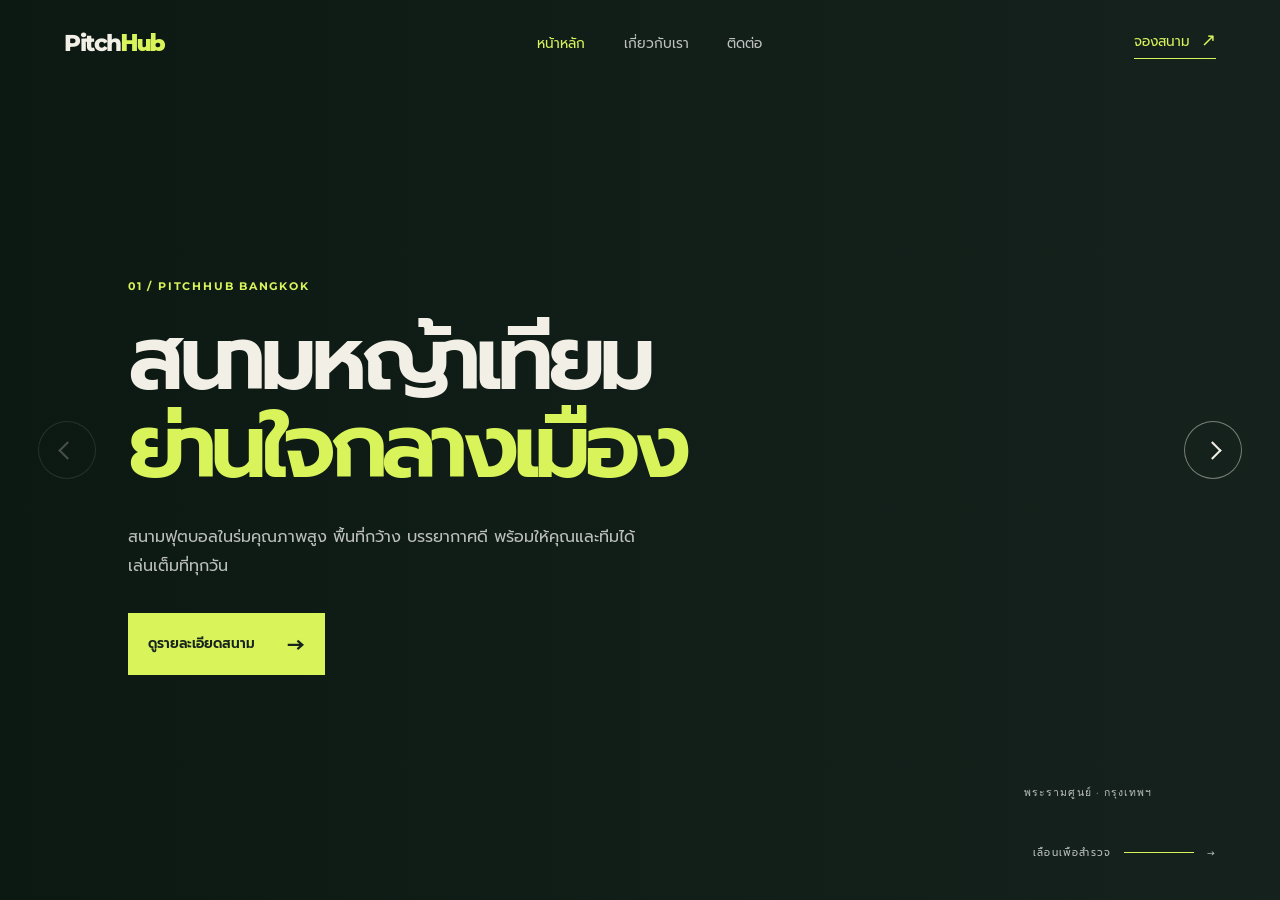
==== PitchHub/index.html @ ce22cf55 "update ui 1" ====
<!DOCTYPE html>
<html lang="th">
<head>
    <meta charset="UTF-8">
    <meta name="viewport" content="width=device-width, initial-scale=1.0">
    <title>PitchHub</title>
    <link rel="stylesheet" href="style1.css">
    
    <link rel="preconnect" href="https://fonts.googleapis.com">
    <link rel="preconnect" href="https://fonts.gstatic.com" crossorigin>
    <link href="https://fonts.googleapis.com/css2?family=Montserrat:wght@500;600;700;800&family=Prompt:wght@400;500;600;700&display=swap" rel="stylesheet">

</head>
<body>
    <header class="site-header">
        <a class="brand" href="index.html" aria-label="PitchHub home">Pitch<span>Hub</span></a>
        <nav>
            <ul>
                <li><a class="active" href="index.html">หน้าหลัก</a></li>
                <li><a href="about.html">เกี่ยวกับเรา</a></li>
                <li><a href="contact.html">ติดต่อ</a></li>
            </ul>
        </nav>
        <a class="book-link" href="contact.html">จองสนาม <span aria-hidden="true">↗</span></a>
    </header>
    <main>
        <section class="hero" aria-label="PitchHub facilities">
            <div class="hero-track">
                <article class="hero-panel panel-one">
                    <div class="panel-content">
                        <p class="eyebrow">01 / PITCHHUB BANGKOK</p>
                        <h1>สนามหญ้าเทียม<br><em>ย่านใจกลางเมือง</em></h1>
                        <p class="description">สนามฟุตบอลในร่มคุณภาพสูง พื้นที่กว้าง บรรยากาศดี พร้อมให้คุณและทีมได้เล่นเต็มที่ทุกวัน</p>
                        <a class="cta" href="contact.html">ดูรายละเอียดสนาม <span aria-hidden="true">→</span></a>
                    </div>
                    <span class="location">พระรามศูนย์ · กรุงเทพฯ</span>
                </article>
                <article class="hero-panel panel-two">
                    <div class="panel-content">
                        <p class="eyebrow">02 / PLAY YOUR WAY</p>
                        <h2>เกมของคุณ<br><em>เริ่มที่นี่</em></h2>
                        <p class="description">จองง่าย เดินทางสะดวก พื้นสนามพร้อมสำหรับทุกแมตช์ ตั้งแต่เกมกระชับมิตรจนถึงทัวร์นาเมนต์</p>
                    </div>
                </article>
                <article class="hero-panel panel-three">
                    <div class="panel-content">
                        <p class="eyebrow">03 / MORE THAN A PITCH</p>
                        <h2>พื้นที่ของ<br><em>คนรักฟุตบอล</em></h2>
                        <p class="description">ใช้เวลาหลังเกมไปกับสิ่งอำนวยความสะดวกที่เราเตรียมไว้ให้ครบ</p>
                    </div>
                </article>
            </div>
            <button class="slider-arrow slider-arrow--prev" type="button" aria-label="ดูภาพก่อนหน้า">
                <span aria-hidden="true"></span>
            </button>
            <button class="slider-arrow slider-arrow--next" type="button" aria-label="ดูภาพถัดไป">
                <span aria-hidden="true"></span>
            </button>
            <div class="scroll-hint"><span>เลื่อนเพื่อสำรวจ</span><span class="line"></span><span>→</span></div>
        </section>
    </main>
    <script src="mainmenu-scroll.js"></script>
</body>
</html>
---- PitchHub/style1.css ----
* {
    font-family: "Prompt", sans-serif;
    font-style: normal;
    box-sizing: border-box;
}

:root {
    --ink: #17231e;
    --cream: #f2efe6;
    --lime: #d9f45b;
    --muted: rgba(255, 255, 255, 0.72);
}


html, body {
    margin: 0;
    min-height: 100%;
}

body {
    background: var(--ink);
    color: var(--cream);
    font-family: "Prompt", sans-serif;
    overflow: hidden;
}

.site-header {
    align-items: center;
    display: flex;
    height: 86px;
    justify-content: space-between;
    padding: 0 5vw;
    position: fixed;
    width: 100%;
    z-index: 5;
}

.brand {
    color: var(--cream);
    font-family: "Montserrat", sans-serif;
    font-size: 1.45rem;
    font-weight: 800;
    letter-spacing: -0.06em;
    text-decoration: none;
}

.brand span {
    color: var(--lime);
}

nav ul {
    display: flex;
    gap: clamp(1rem, 3vw, 3.5rem);
    list-style: none;
    margin: 0;
    padding: 0;
}

nav a, .book-link {
    color: var(--muted);
    font-size: 0.85rem;
    text-decoration: none;
    transition: color 180ms ease;
}

nav a:hover, nav a.active, .book-link {
    color: var(--lime);
}

.book-link {
    border-bottom: 1px solid var(--lime);
    padding-bottom: 5px;
}

.book-link span {
    font-size: 1.1rem;
    margin-left: 0.35rem;
}

.hero {
    height: 100vh;
    overflow: hidden;
    position: relative;
}

.hero-track {
    display: flex;
    height: 100%;
    overflow-x: auto;
    scroll-behavior: smooth;
    scroll-snap-type: x mandatory;
    scrollbar-color: var(--lime) rgba(255, 255, 255, 0.18);
    scrollbar-width: thin;
}

.hero-panel {
    background-position: center;
    background-size: cover;
    display: flex;
    flex: 0 0 100%;
    min-height: 100%;
    overflow: hidden;
    padding: 16vh 10vw 10vh;
    position: relative;
    scroll-snap-align: start;
    opacity: 0.55;
    transform: scale(0.985);
    transition: opacity 700ms ease, transform 900ms ease;
}

.hero-panel.is-active {
    opacity: 1;
    transform: scale(1);
}

.hero-panel::before {
    background: linear-gradient(90deg, rgba(11, 23, 17, 0.92) 0%, rgba(11, 23, 17, 0.52) 45%, rgba(11, 23, 17, 0.12) 100%);
    content: "";
    inset: 0;
    position: absolute;
}

.panel-one { background-image: url("https://images.unsplash.com/photo-1553778263-73a83bab9b0c?auto=format&fit=crop&w=2200&q=85"); }
.panel-two { background-image: url("https://images.unsplash.com/photo-1579952363873-27f3bade9f55?auto=format&fit=crop&w=2200&q=85"); }
.panel-three { background-image: url("https://images.unsplash.com/photo-1526232761682-d26e03ac148e?auto=format&fit=crop&w=2200&q=85"); }

.panel-content {
    align-self: center;
    max-width: 680px;
    position: relative;
    z-index: 1;
}

.eyebrow {
    color: var(--lime);
    font-family: "Montserrat", sans-serif;
    font-size: 0.7rem;
    font-weight: 700;
    letter-spacing: 0.16em;
    margin: 0 0 1.4rem;
}

h1, h2 {
    font-size: clamp(3rem, 7vw, 7.5rem);
    font-weight: 600;
    letter-spacing: -0.07em;
    line-height: 0.98;
    margin: 0;
}

h1 em, h2 em {
    color: var(--lime);
    font-style: normal;
}

h2 {
    font-size: clamp(3.5rem, 8vw, 8.5rem);
}

.description {
    color: var(--muted);
    font-size: 1rem;
    line-height: 1.8;
    margin: 2rem 0;
    max-width: 510px;
}

.cta {
    align-items: center;
    background: var(--lime);
    color: var(--ink);
    display: inline-flex;
    font-size: 0.85rem;
    font-weight: 600;
    gap: 2rem;
    padding: 0.9rem 1.25rem;
    text-decoration: none;
}

.cta span {
    font-size: 1.4rem;
}

.location {
    bottom: 11vh;
    color: var(--muted);
    font-family: "Montserrat", sans-serif;
    font-size: 0.65rem;
    letter-spacing: 0.1em;
    position: absolute;
    right: 10vw;
    text-transform: uppercase;
    z-index: 1;
}

.scroll-hint {
    align-items: center;
    bottom: 4.5vh;
    color: var(--muted);
    display: flex;
    font-family: "Montserrat", sans-serif;
    font-size: 0.62rem;
    gap: 0.8rem;
    letter-spacing: 0.12em;
    position: absolute;
    right: 5vw;
    text-transform: uppercase;
    z-index: 2;
}

.line {
    background: var(--lime);
    display: block;
    height: 1px;
    width: 70px;
}

.slider-arrow {
    align-items: center;
    background: rgba(23, 35, 30, 0.35);
    border: 1px solid rgba(242, 239, 230, 0.45);
    border-radius: 50%;
    cursor: pointer;
    display: flex;
    height: 58px;
    justify-content: center;
    padding: 0;
    position: absolute;
    top: 50%;
    transform: translateY(-50%);
    transition: background 200ms ease, border-color 200ms ease, opacity 200ms ease;
    width: 58px;
    z-index: 3;
}

.slider-arrow:hover:not(:disabled) {
    background: var(--lime);
    border-color: var(--lime);
}

.slider-arrow:focus-visible {
    outline: 2px solid var(--lime);
    outline-offset: 4px;
}

.slider-arrow:disabled {
    cursor: default;
    opacity: 0.25;
}

.slider-arrow span {
    border-bottom: 2px solid var(--cream);
    border-right: 2px solid var(--cream);
    display: block;
    height: 13px;
    transition: border-color 200ms ease;
    width: 13px;
}

.slider-arrow:hover:not(:disabled) span {
    border-color: var(--ink);
}

.slider-arrow--prev {
    left: 3vw;
}

.slider-arrow--prev span {
    transform: rotate(135deg);
}

.slider-arrow--next {
    right: 3vw;
}

.slider-arrow--next span {
    transform: rotate(-45deg);
}

@media (prefers-reduced-motion: reduce) {
    .hero-track {
        scroll-behavior: auto;
    }

    .hero-panel {
        transition: none;
    }
}

@media (max-width: 650px) {
    .site-header {
        height: 72px;
        padding: 0 7vw;
    }

    nav ul {
        gap: 0.85rem;
    }

    nav a, .book-link {
        font-size: 0.7rem;
    }

    .book-link {
        display: none;
    }

    .hero-panel {
        padding: 15vh 8vw 12vh;
    }

    .hero-panel::before {
        background: linear-gradient(90deg, rgba(11, 23, 17, 0.9), rgba(11, 23, 17, 0.35));
    }

    .description {
        font-size: 0.9rem;
        max-width: 90vw;
    }

    .location {
        bottom: 12vh;
        left: 8vw;
        right: auto;
    }

    .scroll-hint {
        bottom: 3vh;
        right: 8vw;
    }

    .slider-arrow {
        height: 44px;
        width: 44px;
    }

    .slider-arrow span {
        height: 10px;
        width: 10px;
    }

    .slider-arrow--prev {
        left: 4vw;
    }

    .slider-arrow--next {
        right: 4vw;
    }
}
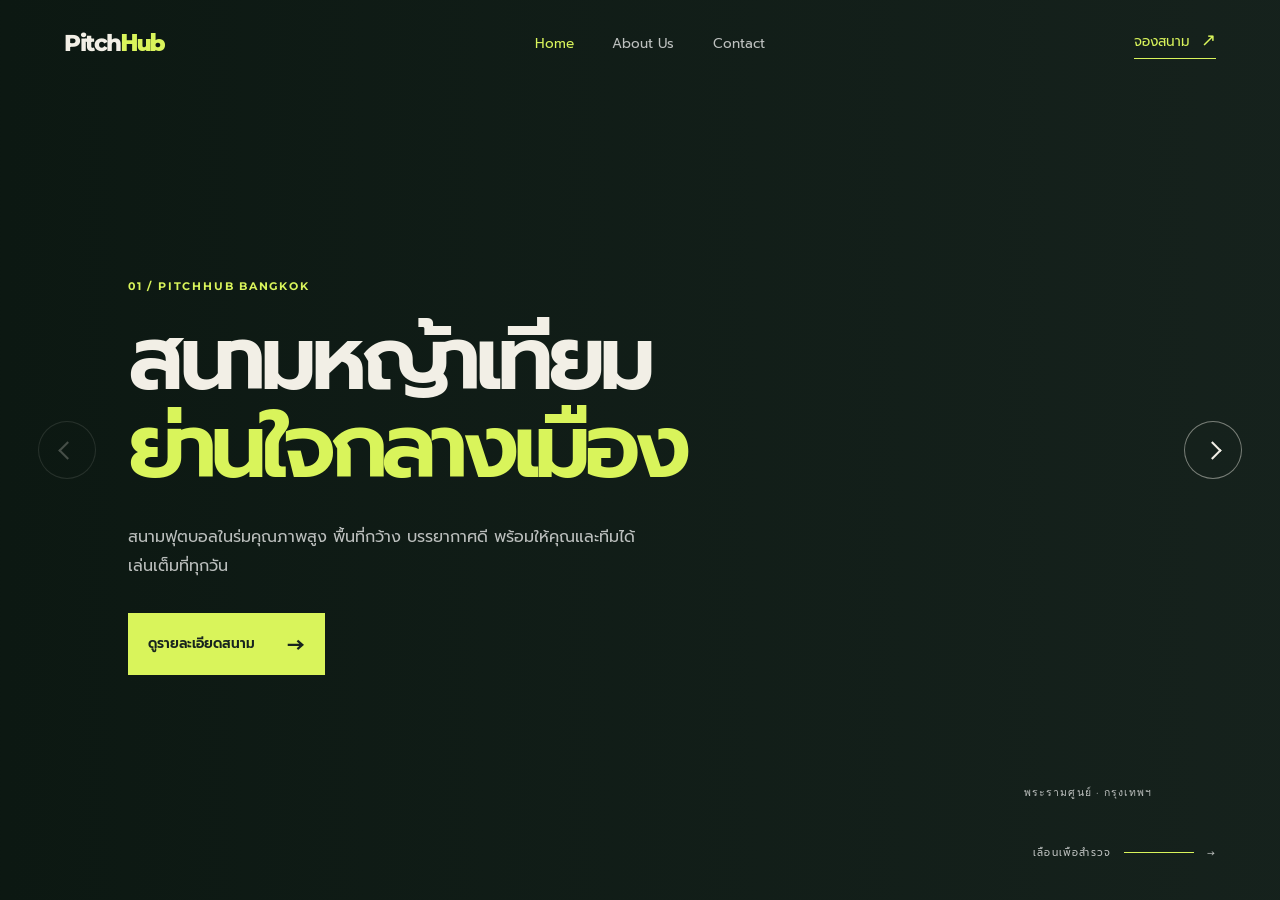
==== commit 6c38c91d: "nav bar update" ====
--- a/PitchHub/index.html
+++ b/PitchHub/index.html
@@ -16,9 +16,9 @@
         <a class="brand" href="index.html" aria-label="PitchHub home">Pitch<span>Hub</span></a>
         <nav>
             <ul>
-                <li><a class="active" href="index.html">หน้าหลัก</a></li>
-                <li><a href="about.html">เกี่ยวกับเรา</a></li>
-                <li><a href="contact.html">ติดต่อ</a></li>
+                <li><a class="active" href="index.html">Home</a></li>
+                <li><a href="about.html">About Us</a></li>
+                <li><a href="contact.html">Contact</a></li>
             </ul>
         </nav>
         <a class="book-link" href="contact.html">จองสนาม <span aria-hidden="true">↗</span></a>
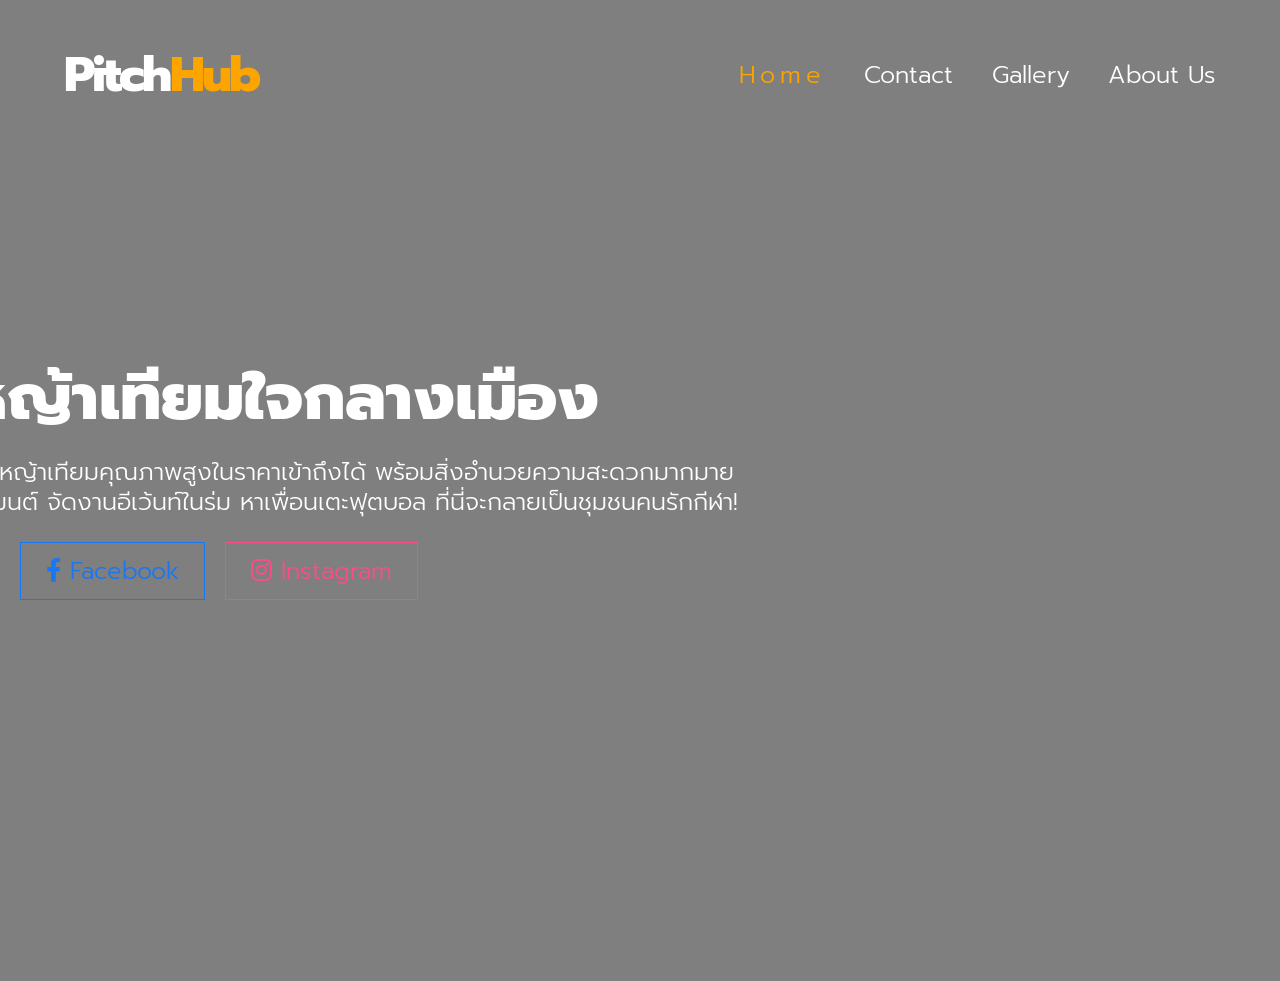
==== commit dc5ad633: "update main ui and remove js scroll" ====
--- a/PitchHub/index.html
+++ b/PitchHub/index.html
@@ -8,8 +8,9 @@
     
     <link rel="preconnect" href="https://fonts.googleapis.com">
     <link rel="preconnect" href="https://fonts.gstatic.com" crossorigin>
-    <link href="https://fonts.googleapis.com/css2?family=Montserrat:wght@500;600;700;800&family=Prompt:wght@400;500;600;700&display=swap" rel="stylesheet">
+    <link href="https://fonts.googleapis.com/css2?family=Montserrat:wght@100..900&family=Noto+Sans+Thai:wght@100..900&family=Prompt:ital,wght@0,100;0,200;0,300;0,400;0,500;0,600;0,700;0,800;0,900;1,100;1,200;1,300;1,400;1,500;1,600;1,700;1,80₀;1,9₀&display=swap" rel="stylesheet">
 
+    <link rel="stylesheet" href="https://cdnjs.cloudflare.com/ajax/libs/font-awesome/6.0.0/css/all.min.css">
 </head>
 <body>
     <header class="site-header">
@@ -17,47 +18,24 @@
         <nav>
             <ul>
                 <li><a class="active" href="index.html">Home</a></li>
+                <li><a href="contact.html">Contact</a></li>
+                <li><a href="gallery.html">Gallery</a></li>
                 <li><a href="about.html">About Us</a></li>
-                <li><a href="contact.html">Contact</a></li>
             </ul>
         </nav>
-        <a class="book-link" href="contact.html">จองสนาม <span aria-hidden="true">↗</span></a>
     </header>
     <main>
-        <section class="hero" aria-label="PitchHub facilities">
-            <div class="hero-track">
-                <article class="hero-panel panel-one">
-                    <div class="panel-content">
-                        <p class="eyebrow">01 / PITCHHUB BANGKOK</p>
-                        <h1>สนามหญ้าเทียม<br><em>ย่านใจกลางเมือง</em></h1>
-                        <p class="description">สนามฟุตบอลในร่มคุณภาพสูง พื้นที่กว้าง บรรยากาศดี พร้อมให้คุณและทีมได้เล่นเต็มที่ทุกวัน</p>
-                        <a class="cta" href="contact.html">ดูรายละเอียดสนาม <span aria-hidden="true">→</span></a>
-                    </div>
-                    <span class="location">พระรามศูนย์ · กรุงเทพฯ</span>
-                </article>
-                <article class="hero-panel panel-two">
-                    <div class="panel-content">
-                        <p class="eyebrow">02 / PLAY YOUR WAY</p>
-                        <h2>เกมของคุณ<br><em>เริ่มที่นี่</em></h2>
-                        <p class="description">จองง่าย เดินทางสะดวก พื้นสนามพร้อมสำหรับทุกแมตช์ ตั้งแต่เกมกระชับมิตรจนถึงทัวร์นาเมนต์</p>
-                    </div>
-                </article>
-                <article class="hero-panel panel-three">
-                    <div class="panel-content">
-                        <p class="eyebrow">03 / MORE THAN A PITCH</p>
-                        <h2>พื้นที่ของ<br><em>คนรักฟุตบอล</em></h2>
-                        <p class="description">ใช้เวลาหลังเกมไปกับสิ่งอำนวยความสะดวกที่เราเตรียมไว้ให้ครบ</p>
-                    </div>
-                </article>
-            </div>
-            <button class="slider-arrow slider-arrow--prev" type="button" aria-label="ดูภาพก่อนหน้า">
-                <span aria-hidden="true"></span>
-            </button>
-            <button class="slider-arrow slider-arrow--next" type="button" aria-label="ดูภาพถัดไป">
-                <span aria-hidden="true"></span>
-            </button>
-            <div class="scroll-hint"><span>เลื่อนเพื่อสำรวจ</span><span class="line"></span><span>→</span></div>
-        </section>
+        <div class="content-text">
+            <h1>สนามหญ้าเทียมใจกลางเมือง</h1>
+            <p>สนามฟุตบอลในร่มหญ้าเทียมคุณภาพสูงในราคาเข้าถึงได้ พร้อมสิ่งอำนวยความสะดวกมากมาย<br>จัดแข่งขันทัวร์นาเมนต์ จัดงานอีเว้นท์ในร่ม หาเพื่อนเตะฟุตบอล ที่นี่จะกลายเป็นชุมชนคนรักกีฬา!</p>
+        </div>
+
+        <div class="content-btn">
+            <a href="booking.html" class="book-link">จองเลย<span>↗</span></a>
+            <a href="https://www.facebook.com" class="facebook-link" target="_blank"><i class="fa-brands fa-facebook-f"></i> Facebook</a>
+            <a href="https://www.instagram.com" class="instagram-link" target="_blank"><i class="fa-brands fa-instagram"></i> Instagram</a>
+        </div>
+
     </main>
     <script src="mainmenu-scroll.js"></script>
 </body>
--- a/PitchHub/style1.css
+++ b/PitchHub/style1.css
@@ -1,14 +1,16 @@
 * {
     font-family: "Prompt", sans-serif;
+    font-weight: 300;
     font-style: normal;
     box-sizing: border-box;
+    padding: 0;
+    margin: 0;
 }
 
 :root {
-    --ink: #17231e;
-    --cream: #f2efe6;
-    --lime: #d9f45b;
-    --muted: rgba(255, 255, 255, 0.72);
+    --text-color: #fff;
+    --secondary-color: #fff;
+    --main-color: #fca400;
 }
 
 
@@ -18,16 +20,25 @@
 }
 
 body {
-    background: var(--ink);
-    color: var(--cream);
-    font-family: "Prompt", sans-serif;
+    background: var(--secondary-color);
+    color: var(--text-color);
     overflow: hidden;
+}
+
+main {
+    width: 100%;
+    background: linear-gradient(to top, rgba(0,0,0,0.5)50%, rgba(0,0,0,0.5) 50%), 
+        url("https://images.unsplash.com/photo-1630420598913-44208d36f9af?q=80&w=1625&auto=format&fit=crop&ixlib=rb-4.1.0&ixid=M3wxMjA3fDB8MHxwaG90by1wYWdlfHx8fGVufDB8fHx8fA%3D%3D");
+    background-size: cover;
+    background-position: center;
+    height: 109vh;
+    
 }
 
 .site-header {
     align-items: center;
     display: flex;
-    height: 86px;
+    height: 150px;
     justify-content: space-between;
     padding: 0 5vw;
     position: fixed;
@@ -36,16 +47,16 @@
 }
 
 .brand {
-    color: var(--cream);
-    font-family: "Montserrat", sans-serif;
-    font-size: 1.45rem;
+    color: var(--text-color);
+    font-size: 3rem;
     font-weight: 800;
     letter-spacing: -0.06em;
     text-decoration: none;
 }
 
 .brand span {
-    color: var(--lime);
+    color: var(--main-color);
+    font-weight: 800;
 }
 
 nav ul {
@@ -57,293 +68,96 @@
 }
 
 nav a, .book-link {
-    color: var(--muted);
-    font-size: 0.85rem;
+    color: var(--text-color);
+    font-size: 1.5rem;
     text-decoration: none;
-    transition: color 180ms ease;
+    transition: color 0.2s ease;
+    transition: letter-spacing 0.2s ease-in-out;
 }
 
 nav a:hover, nav a.active, .book-link {
-    color: var(--lime);
+    color: var(--main-color);
+    letter-spacing: 0.2em;
+    transition: all 0.2s ease;
+}
+
+/*content text*/
+.content-text {
+    width: 1200px;
+    height: auto;
+    margin: auto;
+    color: var(--text-color);
+    position: relative;
+    top: 40vh;
+    right: 25vh;
+}
+
+.content-text h1 {
+    font-size: 4rem;
+    font-weight: 800;
+    line-height: 1.2;
+    margin-bottom: 20px;
+}
+
+.content-text p {
+    padding-left: 3px;
+    padding-bottom: 25px;
+    line-height: 30px;  
+    font-size: 1.5rem;
+}
+
+/*content button*/
+.content-btn {
+    width: 1200px;
+    margin: 40vh auto 0;
+    position: relative;
+    right: 25vh;
+    display: flex;
+    gap: 20px;
 }
 
 .book-link {
-    border-bottom: 1px solid var(--lime);
-    padding-bottom: 5px;
+    border: 1px solid var(--main-color);
+    padding: 10px 25px;
+    transition: all 0.3s ease-in-out;
 }
 
 .book-link span {
-    font-size: 1.1rem;
-    margin-left: 0.35rem;
+    font-size: 1.5rem;
 }
 
-.hero {
-    height: 100vh;
-    overflow: hidden;
-    position: relative;
+.book-link:hover {
+    background-color: var(--main-color);
+    color: var(--secondary-color);
+    transition: all 0.3s ease-in-out;
 }
 
-.hero-track {
-    display: flex;
-    height: 100%;
-    overflow-x: auto;
-    scroll-behavior: smooth;
-    scroll-snap-type: x mandatory;
-    scrollbar-color: var(--lime) rgba(255, 255, 255, 0.18);
-    scrollbar-width: thin;
+.facebook-link {
+    color: #1877F2;
+    font-size: 1.5rem;
+    text-decoration: none;
+    border: 1px solid #1877F2;
+    padding: 10px 25px;
+    transition: color 0.3s ease-in-out;
 }
 
-.hero-panel {
-    background-position: center;
-    background-size: cover;
-    display: flex;
-    flex: 0 0 100%;
-    min-height: 100%;
-    overflow: hidden;
-    padding: 16vh 10vw 10vh;
-    position: relative;
-    scroll-snap-align: start;
-    opacity: 0.55;
-    transform: scale(0.985);
-    transition: opacity 700ms ease, transform 900ms ease;
+.facebook-link:hover {
+    background-color: #1877F2;
+    color: var(--secondary-color);
+    transition: all 0.3s ease-in-out;
 }
 
-.hero-panel.is-active {
-    opacity: 1;
-    transform: scale(1);
+.instagram-link {
+    color: #fd4c87;
+    font-size: 1.5rem;
+    text-decoration: none;
+    border: 1px solid #fd4c87;
+    padding: 10px 25px;
+    transition: all 0.3s ease-in-out;
 }
 
-.hero-panel::before {
-    background: linear-gradient(90deg, rgba(11, 23, 17, 0.92) 0%, rgba(11, 23, 17, 0.52) 45%, rgba(11, 23, 17, 0.12) 100%);
-    content: "";
-    inset: 0;
-    position: absolute;
-}
-
-.panel-one { background-image: url("https://images.unsplash.com/photo-1553778263-73a83bab9b0c?auto=format&fit=crop&w=2200&q=85"); }
-.panel-two { background-image: url("https://images.unsplash.com/photo-1579952363873-27f3bade9f55?auto=format&fit=crop&w=2200&q=85"); }
-.panel-three { background-image: url("https://images.unsplash.com/photo-1526232761682-d26e03ac148e?auto=format&fit=crop&w=2200&q=85"); }
-
-.panel-content {
-    align-self: center;
-    max-width: 680px;
-    position: relative;
-    z-index: 1;
-}
-
-.eyebrow {
-    color: var(--lime);
-    font-family: "Montserrat", sans-serif;
-    font-size: 0.7rem;
-    font-weight: 700;
-    letter-spacing: 0.16em;
-    margin: 0 0 1.4rem;
-}
-
-h1, h2 {
-    font-size: clamp(3rem, 7vw, 7.5rem);
-    font-weight: 600;
-    letter-spacing: -0.07em;
-    line-height: 0.98;
-    margin: 0;
-}
-
-h1 em, h2 em {
-    color: var(--lime);
-    font-style: normal;
-}
-
-h2 {
-    font-size: clamp(3.5rem, 8vw, 8.5rem);
-}
-
-.description {
-    color: var(--muted);
-    font-size: 1rem;
-    line-height: 1.8;
-    margin: 2rem 0;
-    max-width: 510px;
-}
-
-.cta {
-    align-items: center;
-    background: var(--lime);
-    color: var(--ink);
-    display: inline-flex;
-    font-size: 0.85rem;
-    font-weight: 600;
-    gap: 2rem;
-    padding: 0.9rem 1.25rem;
-    text-decoration: none;
-}
-
-.cta span {
-    font-size: 1.4rem;
-}
-
-.location {
-    bottom: 11vh;
-    color: var(--muted);
-    font-family: "Montserrat", sans-serif;
-    font-size: 0.65rem;
-    letter-spacing: 0.1em;
-    position: absolute;
-    right: 10vw;
-    text-transform: uppercase;
-    z-index: 1;
-}
-
-.scroll-hint {
-    align-items: center;
-    bottom: 4.5vh;
-    color: var(--muted);
-    display: flex;
-    font-family: "Montserrat", sans-serif;
-    font-size: 0.62rem;
-    gap: 0.8rem;
-    letter-spacing: 0.12em;
-    position: absolute;
-    right: 5vw;
-    text-transform: uppercase;
-    z-index: 2;
-}
-
-.line {
-    background: var(--lime);
-    display: block;
-    height: 1px;
-    width: 70px;
-}
-
-.slider-arrow {
-    align-items: center;
-    background: rgba(23, 35, 30, 0.35);
-    border: 1px solid rgba(242, 239, 230, 0.45);
-    border-radius: 50%;
-    cursor: pointer;
-    display: flex;
-    height: 58px;
-    justify-content: center;
-    padding: 0;
-    position: absolute;
-    top: 50%;
-    transform: translateY(-50%);
-    transition: background 200ms ease, border-color 200ms ease, opacity 200ms ease;
-    width: 58px;
-    z-index: 3;
-}
-
-.slider-arrow:hover:not(:disabled) {
-    background: var(--lime);
-    border-color: var(--lime);
-}
-
-.slider-arrow:focus-visible {
-    outline: 2px solid var(--lime);
-    outline-offset: 4px;
-}
-
-.slider-arrow:disabled {
-    cursor: default;
-    opacity: 0.25;
-}
-
-.slider-arrow span {
-    border-bottom: 2px solid var(--cream);
-    border-right: 2px solid var(--cream);
-    display: block;
-    height: 13px;
-    transition: border-color 200ms ease;
-    width: 13px;
-}
-
-.slider-arrow:hover:not(:disabled) span {
-    border-color: var(--ink);
-}
-
-.slider-arrow--prev {
-    left: 3vw;
-}
-
-.slider-arrow--prev span {
-    transform: rotate(135deg);
-}
-
-.slider-arrow--next {
-    right: 3vw;
-}
-
-.slider-arrow--next span {
-    transform: rotate(-45deg);
-}
-
-@media (prefers-reduced-motion: reduce) {
-    .hero-track {
-        scroll-behavior: auto;
-    }
-
-    .hero-panel {
-        transition: none;
-    }
-}
-
-@media (max-width: 650px) {
-    .site-header {
-        height: 72px;
-        padding: 0 7vw;
-    }
-
-    nav ul {
-        gap: 0.85rem;
-    }
-
-    nav a, .book-link {
-        font-size: 0.7rem;
-    }
-
-    .book-link {
-        display: none;
-    }
-
-    .hero-panel {
-        padding: 15vh 8vw 12vh;
-    }
-
-    .hero-panel::before {
-        background: linear-gradient(90deg, rgba(11, 23, 17, 0.9), rgba(11, 23, 17, 0.35));
-    }
-
-    .description {
-        font-size: 0.9rem;
-        max-width: 90vw;
-    }
-
-    .location {
-        bottom: 12vh;
-        left: 8vw;
-        right: auto;
-    }
-
-    .scroll-hint {
-        bottom: 3vh;
-        right: 8vw;
-    }
-
-    .slider-arrow {
-        height: 44px;
-        width: 44px;
-    }
-
-    .slider-arrow span {
-        height: 10px;
-        width: 10px;
-    }
-
-    .slider-arrow--prev {
-        left: 4vw;
-    }
-
-    .slider-arrow--next {
-        right: 4vw;
-    }
+.instagram-link:hover {
+    background-color: #fd4c87;
+    color: var(--secondary-color);
+    transition: all 0.3s ease-in-out;
 }
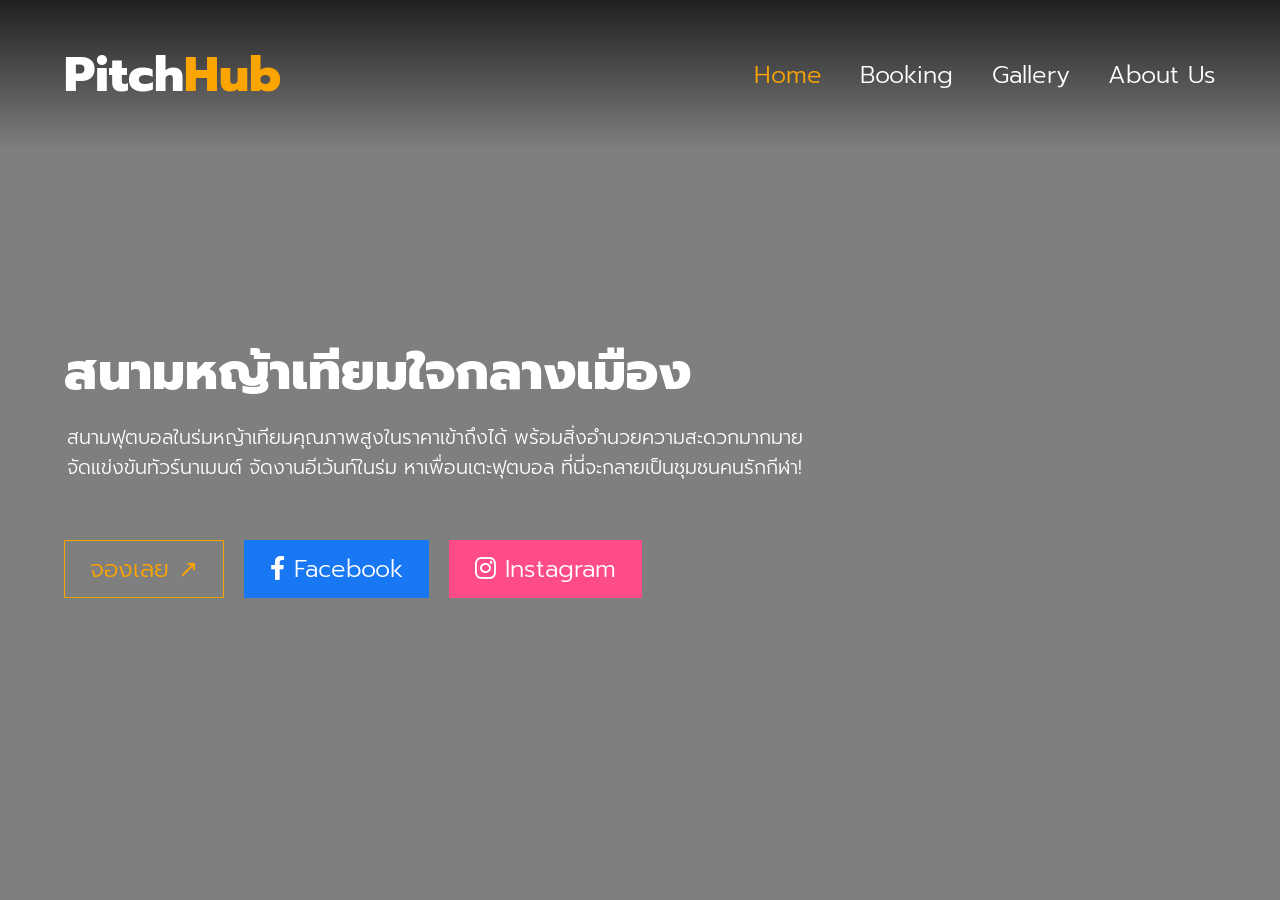
==== commit 076f6ddf: "booking page update" ====
--- a/PitchHub/index.html
+++ b/PitchHub/index.html
@@ -4,26 +4,16 @@
     <meta charset="UTF-8">
     <meta name="viewport" content="width=device-width, initial-scale=1.0">
     <title>PitchHub</title>
-    <link rel="stylesheet" href="style1.css">
+    <link rel="stylesheet" href="home-page-style.css">
     
     <link rel="preconnect" href="https://fonts.googleapis.com">
     <link rel="preconnect" href="https://fonts.gstatic.com" crossorigin>
-    <link href="https://fonts.googleapis.com/css2?family=Montserrat:wght@100..900&family=Noto+Sans+Thai:wght@100..900&family=Prompt:ital,wght@0,100;0,200;0,300;0,400;0,500;0,600;0,700;0,800;0,900;1,100;1,200;1,300;1,400;1,500;1,600;1,700;1,80₀;1,9₀&display=swap" rel="stylesheet">
+    <link href="https://fonts.googleapis.com/css2?family=Montserrat:wght@100..900&family=Noto+Sans+Thai:wght@100..900&family=Prompt:wght@300;400;500;600;700;800;900&display=swap" rel="stylesheet">
 
     <link rel="stylesheet" href="https://cdnjs.cloudflare.com/ajax/libs/font-awesome/6.0.0/css/all.min.css">
 </head>
 <body>
-    <header class="site-header">
-        <a class="brand" href="index.html" aria-label="PitchHub home">Pitch<span>Hub</span></a>
-        <nav>
-            <ul>
-                <li><a class="active" href="index.html">Home</a></li>
-                <li><a href="contact.html">Contact</a></li>
-                <li><a href="gallery.html">Gallery</a></li>
-                <li><a href="about.html">About Us</a></li>
-            </ul>
-        </nav>
-    </header>
+    <div id="site-nav"></div>
     <main>
         <div class="content-text">
             <h1>สนามหญ้าเทียมใจกลางเมือง</h1>
@@ -31,12 +21,12 @@
         </div>
 
         <div class="content-btn">
-            <a href="booking.html" class="book-link">จองเลย<span>↗</span></a>
+            <a href="booking.html" class="book-link">จองเลย<span> ↗</span></a>
             <a href="https://www.facebook.com" class="facebook-link" target="_blank"><i class="fa-brands fa-facebook-f"></i> Facebook</a>
             <a href="https://www.instagram.com" class="instagram-link" target="_blank"><i class="fa-brands fa-instagram"></i> Instagram</a>
         </div>
 
     </main>
-    <script src="mainmenu-scroll.js"></script>
+    <script src="pages-handler.js"></script>
 </body>
 </html>
--- a/PitchHub/home-page-style.css
+++ b/PitchHub/home-page-style.css
@@ -0,0 +1,233 @@
+* {
+    font-family: "Prompt", sans-serif;
+    font-weight: 300;
+    font-style: normal;
+    box-sizing: border-box;
+    padding: 0;
+    margin: 0;
+}
+
+@view-transition {
+    navigation: auto;
+}
+
+::view-transition-old(root) {
+    animation: page-out 280ms ease both;
+}
+
+::view-transition-new(root) {
+    animation: page-in 360ms ease both;
+}
+
+::view-transition-old(site-header),
+::view-transition-new(site-header) {
+    animation-duration: 240ms;
+    animation-timing-function: ease;
+}
+
+@keyframes page-out {
+    to {
+        opacity: 0;
+        transform: translateY(-8px);
+    }
+}
+
+@keyframes page-in {
+    from {
+        opacity: 0;
+        transform: translateY(8px);
+    }
+}
+
+:root {
+    --text-color: #fff;
+    --secondary-color: #fff;
+    --main-color: #fca400;
+}
+
+
+html, body {
+    margin: 0;
+    min-height: 100%;
+}
+
+body {
+    background: var(--secondary-color);
+    color: var(--text-color);
+    overflow-x: hidden;
+}
+
+main {
+    width: 100%;
+    background: linear-gradient(to top, rgba(0,0,0,0.5)50%, rgba(0,0,0,0.5) 50%), 
+        url("https://images.unsplash.com/photo-1630420598913-44208d36f9af?q=80&w=1625&auto=format&fit=crop&ixlib=rb-4.1.0&ixid=M3wxMjA3fDB8MHxwaG90by1wYWdlfHx8fGVufDB8fHx8fA%3D%3D");
+    background-size: cover;
+    background-position: center;
+    min-height: 100svh;
+    padding: clamp(12rem, 38vh, 24rem) 5vw 4rem;
+}
+
+.site-header {
+    align-items: center;
+    display: flex;
+    height: 150px;
+    justify-content: space-between;
+    padding: 0 5vw;
+    position: fixed;
+    width: 100%;
+    z-index: 5;
+    view-transition-name: site-header;
+}
+.site-header::before {
+    background: linear-gradient(to bottom, rgba(0, 0, 0, 0.75), transparent);
+    content: "";
+    inset: 0;
+    position: absolute;
+    z-index: -1;
+}
+
+.brand {
+    color: var(--text-color);
+    font-size: 3rem;
+    font-weight: 800;
+    text-decoration: none;
+}
+
+.brand span {
+    color: var(--main-color);
+    font-weight: 800;
+}
+
+nav ul {
+    display: flex;
+    gap: clamp(1rem, 3vw, 3.5rem);
+    list-style: none;
+    margin: 0;
+    padding: 0;
+}
+
+nav a, .book-link {
+    color: var(--text-color);
+    font-size: 1.5rem;
+    text-decoration: none;
+    transition: all 0.2s ease;
+}
+
+nav a:hover, nav a.active, .book-link {
+    color: var(--main-color);
+    transition: all 0.2s ease;
+}
+
+/*content text*/
+.content-text {
+    width: min(1200px, 100%);
+    height: auto;
+    margin: auto;
+    color: var(--text-color);
+}
+
+.content-text h1 {
+    font-size: clamp(2rem, 4vw, 4rem);
+    font-weight: 800;
+    line-height: 1.2;
+    margin-bottom: 20px;
+}
+
+.content-text p {
+    padding-left: 3px;
+    padding-bottom: 25px;
+    line-height: 30px;  
+    font-size: clamp(1rem, 1.5vw, 1.5rem);
+}
+
+/*content button*/
+.content-btn {
+    width: min(1200px, 100%);
+    margin: 2rem auto 0;
+    display: flex;
+    flex-wrap: wrap;
+    gap: 20px;
+}
+
+.book-link {
+    border: 1px solid var(--main-color);
+    padding: 10px 25px;
+    transition: all 0.3s ease-in-out;
+}
+
+.book-link span {
+    font-size: 1.5rem;
+}
+
+.book-link:hover {
+    background-color: var(--main-color);
+    color: var(--secondary-color);
+    transition: all 0.3s ease-in-out;
+}
+
+.facebook-link {
+    color: var(--text-color);
+    background-color: #1877F2;
+    font-size: 1.5rem;
+    text-decoration: none;
+    border: 1px solid #1877F2;
+    padding: 10px 25px;
+    transition: all 0.3s ease-in-out;
+}
+
+.facebook-link:hover {
+    background-color: #173965;
+    border: 1px solid #1877F2;
+    color: var(--text-color);
+    transition: all 0.3s ease-in-out;
+}
+
+.instagram-link {
+    color: var(--text-color);
+    background-color: #fd4c87;
+    font-size: 1.5rem;
+    text-decoration: none;
+    border: 1px solid #fd4c87;
+    padding: 10px 25px;
+    transition: all 0.3s ease-in-out;
+}
+
+.instagram-link:hover {
+    background-color: #742a43;
+    color: var(--secondary-color);
+    transition: all 0.3s ease-in-out;
+}
+
+@media (max-width: 700px) {
+    .site-header {
+        height: auto;
+        padding: 1.25rem 5vw;
+        align-items: flex-start;
+        gap: 1rem;
+    }
+
+    .brand {
+        font-size: 2.25rem;
+    }
+
+    nav ul {
+        flex-wrap: wrap;
+        justify-content: flex-end;
+        gap: 0.5rem 1rem;
+    }
+
+    nav a,
+    .book-link,
+    .facebook-link,
+    .instagram-link {
+        font-size: 1rem;
+    }
+
+    .content-text p {
+        line-height: 1.8;
+    }
+
+    .content-btn {
+        gap: 12px;
+    }
+}
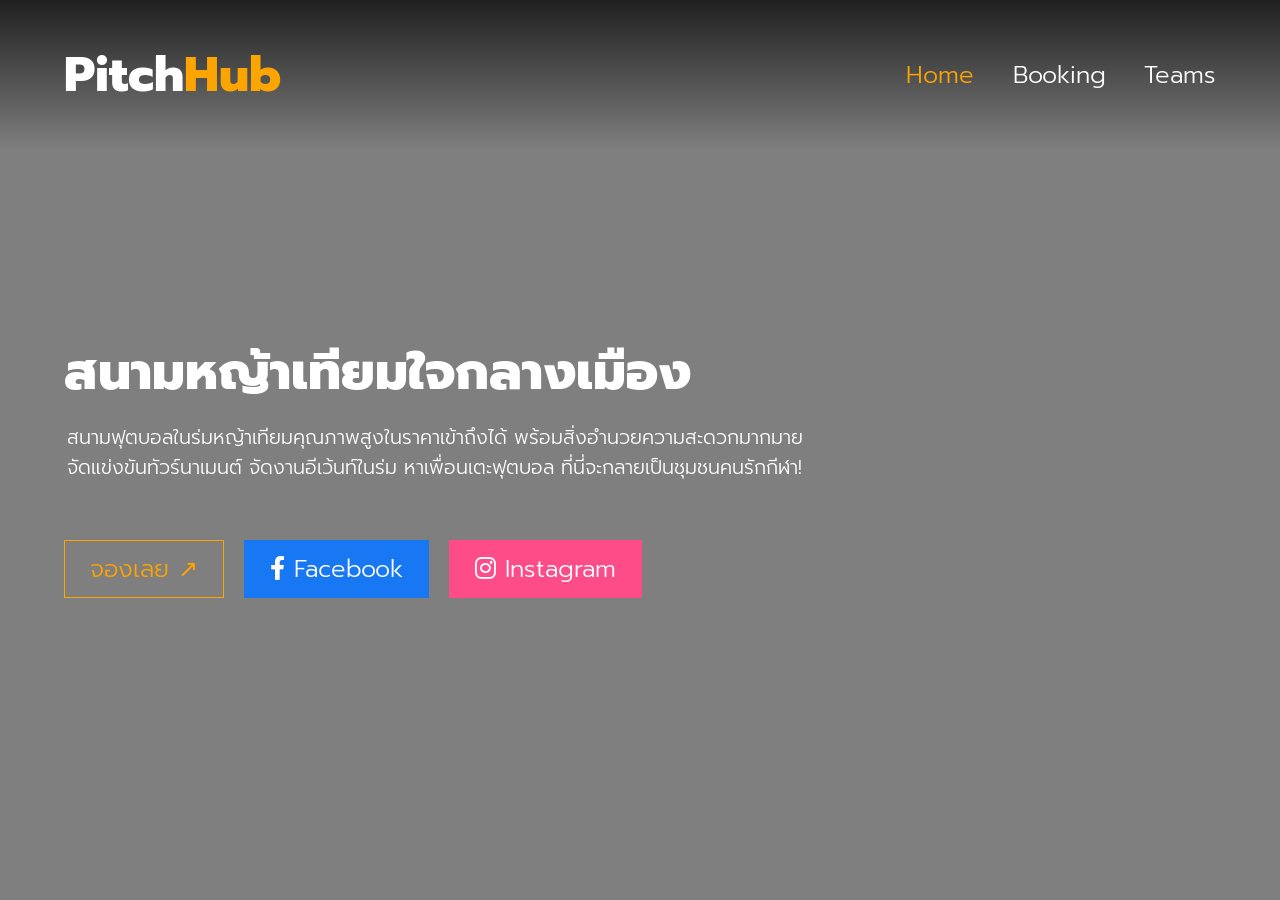
==== commit 3dc1c590: "booking page ui update" ====
--- a/PitchHub/index.html
+++ b/PitchHub/index.html
@@ -4,7 +4,7 @@
     <meta charset="UTF-8">
     <meta name="viewport" content="width=device-width, initial-scale=1.0">
     <title>PitchHub</title>
-    <link rel="stylesheet" href="home-page-style.css">
+    <link rel="stylesheet" href="CSS-Home/home-page-style.css">
     
     <link rel="preconnect" href="https://fonts.googleapis.com">
     <link rel="preconnect" href="https://fonts.gstatic.com" crossorigin>
@@ -27,6 +27,6 @@
         </div>
 
     </main>
-    <script src="pages-handler.js"></script>
+    <script src="JS-Core-system/pages-handler.js"></script>
 </body>
 </html>
--- a/PitchHub/CSS-Home/home-page-style.css
+++ b/PitchHub/CSS-Home/home-page-style.css
@@ -0,0 +1,230 @@
+* {
+    font-family: "Prompt", sans-serif;
+    font-weight: 300;
+    font-style: normal;
+    box-sizing: border-box;
+    padding: 0;
+    margin: 0;
+}
+
+@view-transition {
+    navigation: auto;
+}
+
+::view-transition-old(root) {
+    animation: none;
+    z-index: 1;
+}
+
+::view-transition-new(root) {
+    animation: page-in 520ms cubic-bezier(0.22, 1, 0.36, 1) both;
+    box-shadow: -18px 0 32px rgba(0, 0, 0, 0.18);
+    z-index: 2;
+}
+
+@keyframes page-in {
+    from {
+        transform: translateX(100%);
+    }
+    to {
+        transform: translateX(0);
+    }
+}
+
+@media (prefers-reduced-motion: reduce) {
+    ::view-transition-new(root) {
+        animation-duration: 1ms;
+    }
+}
+
+:root {
+    --text-color: #fff;
+    --secondary-color: #fff;
+    --main-color: #fca400;
+}
+
+
+html, body {
+    margin: 0;
+    min-height: 100%;
+}
+
+body {
+    background: var(--secondary-color);
+    color: var(--text-color);
+    overflow-x: hidden;
+}
+
+main {
+    width: 100%;
+    background: linear-gradient(to top, rgba(0,0,0,0.5)50%, rgba(0,0,0,0.5) 50%), 
+        url("https://images.unsplash.com/photo-1630420598913-44208d36f9af?q=80&w=1625&auto=format&fit=crop&ixlib=rb-4.1.0&ixid=M3wxMjA3fDB8MHxwaG90by1wYWdlfHx8fGVufDB8fHx8fA%3D%3D");
+    background-size: cover;
+    background-position: center;
+    min-height: 100svh;
+    padding: clamp(12rem, 38vh, 24rem) 5vw 4rem;
+}
+
+.site-header {
+    align-items: center;
+    display: flex;
+    height: 150px;
+    justify-content: space-between;
+    padding: 0 5vw;
+    position: fixed;
+    width: 100%;
+    z-index: 5;
+}
+.site-header::before {
+    background: linear-gradient(to bottom, rgba(0, 0, 0, 0.75), transparent);
+    content: "";
+    inset: 0;
+    position: absolute;
+    z-index: -1;
+}
+
+.brand {
+    color: var(--text-color);
+    font-size: 3rem;
+    font-weight: 800;
+    text-decoration: none;
+}
+
+.brand span {
+    color: var(--main-color);
+    font-weight: 800;
+}
+
+nav ul {
+    display: flex;
+    gap: clamp(1rem, 3vw, 3.5rem);
+    list-style: none;
+    margin: 0;
+    padding: 0;
+}
+
+nav a, .book-link {
+    color: var(--text-color);
+    font-size: 1.5rem;
+    text-decoration: none;
+    transition: all 0.2s ease;
+}
+
+nav a:hover, nav a.active, .book-link {
+    color: var(--main-color);
+    transition: all 0.2s ease;
+}
+
+/*content text*/
+.content-text {
+    width: min(1200px, 100%);
+    height: auto;
+    margin: auto;
+    color: var(--text-color);
+}
+
+.content-text h1 {
+    font-size: clamp(2rem, 4vw, 4rem);
+    font-weight: 800;
+    line-height: 1.2;
+    margin-bottom: 20px;
+}
+
+.content-text p {
+    padding-left: 3px;
+    padding-bottom: 25px;
+    line-height: 30px;  
+    font-size: clamp(1rem, 1.5vw, 1.5rem);
+}
+
+/*content button*/
+.content-btn {
+    width: min(1200px, 100%);
+    margin: 2rem auto 0;
+    display: flex;
+    flex-wrap: wrap;
+    gap: 20px;
+}
+
+.book-link {
+    border: 1px solid var(--main-color);
+    padding: 10px 25px;
+    transition: all 0.3s ease-in-out;
+}
+
+.book-link span {
+    font-size: 1.5rem;
+}
+
+.book-link:hover {
+    background-color: var(--main-color);
+    color: var(--secondary-color);
+    transition: all 0.3s ease-in-out;
+}
+
+.facebook-link {
+    color: var(--text-color);
+    background-color: #1877F2;
+    font-size: 1.5rem;
+    text-decoration: none;
+    border: 1px solid #1877F2;
+    padding: 10px 25px;
+    transition: all 0.3s ease-in-out;
+}
+
+.facebook-link:hover {
+    background-color: #173965;
+    border: 1px solid #1877F2;
+    color: var(--text-color);
+    transition: all 0.3s ease-in-out;
+}
+
+.instagram-link {
+    color: var(--text-color);
+    background-color: #fd4c87;
+    font-size: 1.5rem;
+    text-decoration: none;
+    border: 1px solid #fd4c87;
+    padding: 10px 25px;
+    transition: all 0.3s ease-in-out;
+}
+
+.instagram-link:hover {
+    background-color: #742a43;
+    color: var(--secondary-color);
+    transition: all 0.3s ease-in-out;
+}
+
+@media (max-width: 700px) {
+    .site-header {
+        height: auto;
+        padding: 1.25rem 5vw;
+        align-items: flex-start;
+        gap: 1rem;
+    }
+
+    .brand {
+        font-size: 2.25rem;
+    }
+
+    nav ul {
+        flex-wrap: wrap;
+        justify-content: flex-end;
+        gap: 0.5rem 1rem;
+    }
+
+    nav a,
+    .book-link,
+    .facebook-link,
+    .instagram-link {
+        font-size: 1rem;
+    }
+
+    .content-text p {
+        line-height: 1.8;
+    }
+
+    .content-btn {
+        gap: 12px;
+    }
+}
